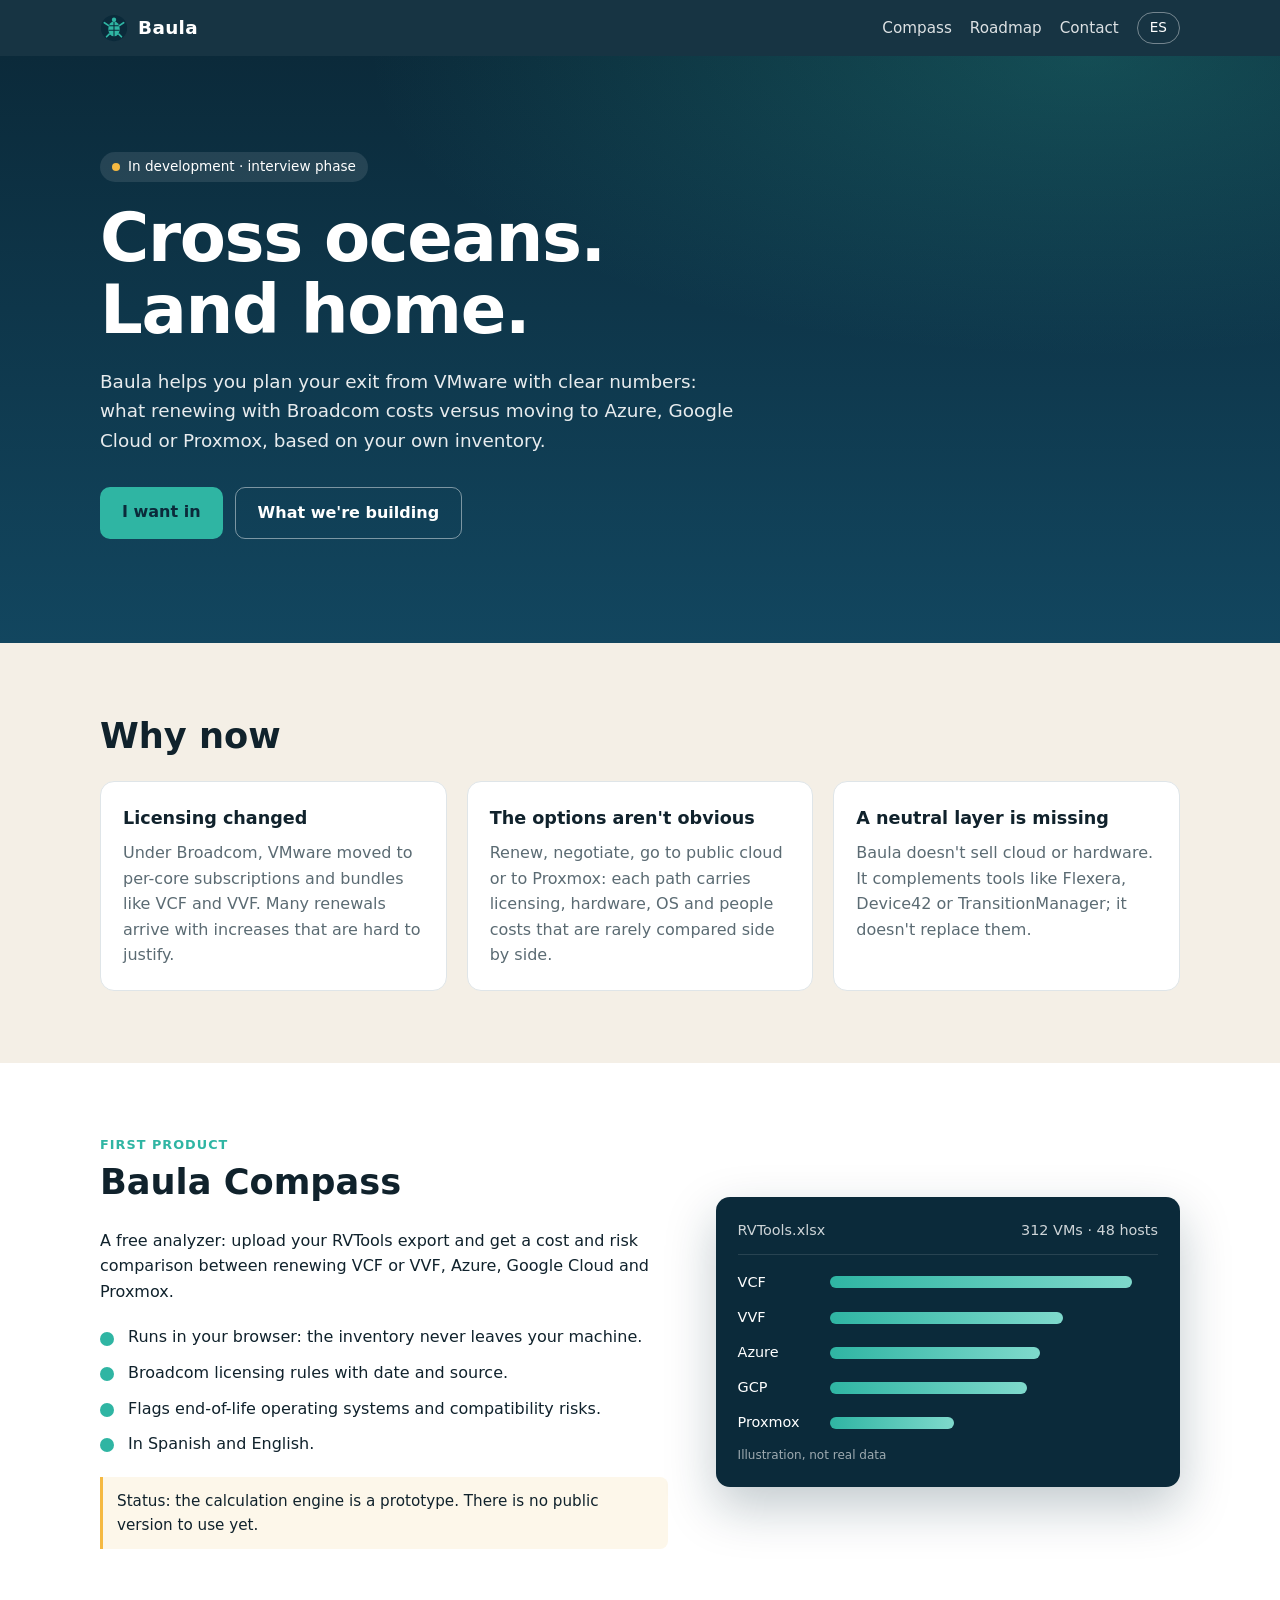
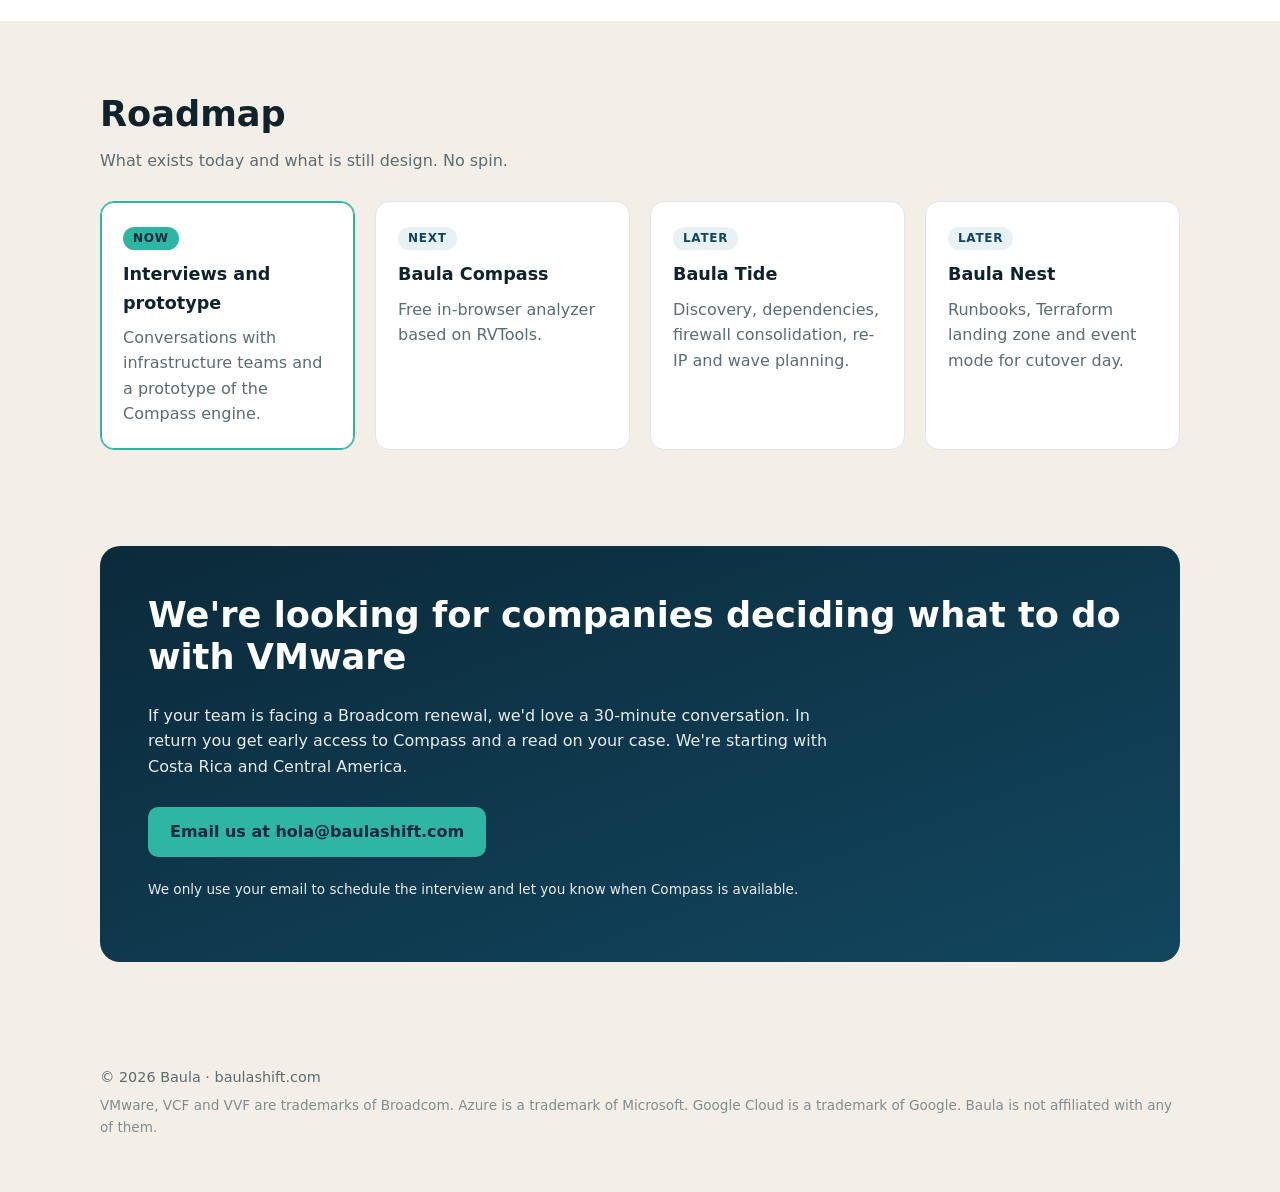
==== web/index.html @ 0d6f4f89 "Add bilingual landing page for baulashift.com Static site in web/ (HTML, CSS, small JS for ES/EN tog" ====
<!doctype html>
<html lang="es" data-lang="es">
<head>
  <meta charset="utf-8">
  <meta name="viewport" content="width=device-width, initial-scale=1">
  <title>Baula · Planificá tu salida de VMware</title>
  <meta name="description" content="Baula es una herramienta open core, en desarrollo, para planificar la salida de VMware: comparar renovar con Broadcom contra Azure, GCP y Proxmox a partir de un export de RVTools.">
  <meta property="og:title" content="Baula · Cruza océanos. Llega a casa.">
  <meta property="og:description" content="Planificación neutral de la salida de VMware. En desarrollo; buscamos empresas para entrevistas.">
  <meta property="og:type" content="website">
  <meta property="og:url" content="https://baulashift.com/">
  <meta name="theme-color" content="#0b2a3a">
  <link rel="icon" href="favicon.svg" type="image/svg+xml">
  <link rel="stylesheet" href="styles.css">
</head>
<body>
  <header class="topbar">
    <a class="brand" href="#top" aria-label="Baula">
      <img src="favicon.svg" alt="" width="28" height="28">
      <span>Baula</span>
    </a>
    <nav>
      <a href="#compass"><span data-es>Compass</span><span data-en>Compass</span></a>
      <a href="#roadmap"><span data-es>Hoja de ruta</span><span data-en>Roadmap</span></a>
      <a href="#contacto"><span data-es>Contacto</span><span data-en>Contact</span></a>
      <button class="lang" type="button" id="lang-toggle" aria-label="Cambiar idioma / Switch language">EN</button>
    </nav>
  </header>

  <main id="top">
    <section class="hero">
      <p class="status"><span class="dot"></span>
        <span data-es>En desarrollo · fase de entrevistas</span>
        <span data-en>In development · interview phase</span>
      </p>
      <h1>
        <span data-es>Cruza océanos.<br>Llega a casa.</span>
        <span data-en>Cross oceans.<br>Land home.</span>
      </h1>
      <p class="lead">
        <span data-es>Baula ayuda a planificar la salida de VMware con números claros: cuánto cuesta renovar con Broadcom frente a moverse a Azure, Google Cloud o Proxmox, a partir de tu propio inventario.</span>
        <span data-en>Baula helps you plan your exit from VMware with clear numbers: what renewing with Broadcom costs versus moving to Azure, Google Cloud or Proxmox, based on your own inventory.</span>
      </p>
      <div class="actions">
        <a class="btn primary" href="#contacto">
          <span data-es>Quiero participar</span><span data-en>I want in</span>
        </a>
        <a class="btn ghost" href="#compass">
          <span data-es>Qué estamos construyendo</span><span data-en>What we're building</span>
        </a>
      </div>
    </section>

    <section class="why">
      <h2>
        <span data-es>Por qué ahora</span>
        <span data-en>Why now</span>
      </h2>
      <div class="grid three">
        <article>
          <h3><span data-es>El licenciamiento cambió</span><span data-en>Licensing changed</span></h3>
          <p>
            <span data-es>Con Broadcom, VMware pasó a suscripción por núcleo y a paquetes como VCF y VVF. Muchas renovaciones llegan con aumentos difíciles de justificar.</span>
            <span data-en>Under Broadcom, VMware moved to per-core subscriptions and bundles like VCF and VVF. Many renewals arrive with increases that are hard to justify.</span>
          </p>
        </article>
        <article>
          <h3><span data-es>Las opciones no son obvias</span><span data-en>The options aren't obvious</span></h3>
          <p>
            <span data-es>Renovar, negociar, ir a la nube pública o a Proxmox: cada camino tiene costos de licencias, hardware, sistemas operativos y personas que rara vez se comparan lado a lado.</span>
            <span data-en>Renew, negotiate, go to public cloud or to Proxmox: each path carries licensing, hardware, OS and people costs that are rarely compared side by side.</span>
          </p>
        </article>
        <article>
          <h3><span data-es>Falta una capa neutral</span><span data-en>A neutral layer is missing</span></h3>
          <p>
            <span data-es>Baula no vende nube ni hardware. Complementa herramientas como Flexera, Device42 o TransitionManager; no las reemplaza.</span>
            <span data-en>Baula doesn't sell cloud or hardware. It complements tools like Flexera, Device42 or TransitionManager; it doesn't replace them.</span>
          </p>
        </article>
      </div>
    </section>

    <section class="compass" id="compass">
      <div class="split">
        <div>
          <p class="eyebrow"><span data-es>Primer producto</span><span data-en>First product</span></p>
          <h2>Baula Compass</h2>
          <p>
            <span data-es>Un analizador gratuito: subís el export de RVTools y obtenés una comparación de costos y riesgos entre renovar VCF o VVF, Azure, Google Cloud y Proxmox.</span>
            <span data-en>A free analyzer: upload your RVTools export and get a cost and risk comparison between renewing VCF or VVF, Azure, Google Cloud and Proxmox.</span>
          </p>
          <ul class="checks">
            <li><span data-es>Corre en tu navegador: el inventario no sale de tu equipo.</span><span data-en>Runs in your browser: the inventory never leaves your machine.</span></li>
            <li><span data-es>Reglas de licenciamiento de Broadcom con fecha y fuente.</span><span data-en>Broadcom licensing rules with date and source.</span></li>
            <li><span data-es>Señala sistemas operativos fuera de soporte y riesgos de compatibilidad.</span><span data-en>Flags end-of-life operating systems and compatibility risks.</span></li>
            <li><span data-es>En español y en inglés.</span><span data-en>In Spanish and English.</span></li>
          </ul>
          <p class="note">
            <span data-es>Estado: el motor de cálculo está en prototipo. Todavía no hay una versión pública para usar.</span>
            <span data-en>Status: the calculation engine is a prototype. There is no public version to use yet.</span>
          </p>
        </div>
        <div class="mock" aria-hidden="true">
          <div class="mock-row head"><span>RVTools.xlsx</span><span>312 VMs · 48 hosts</span></div>
          <div class="mock-row"><span>VCF</span><i style="--w:92%"></i></div>
          <div class="mock-row"><span>VVF</span><i style="--w:71%"></i></div>
          <div class="mock-row"><span>Azure</span><i style="--w:64%"></i></div>
          <div class="mock-row"><span>GCP</span><i style="--w:60%"></i></div>
          <div class="mock-row"><span>Proxmox</span><i style="--w:38%"></i></div>
          <p class="mock-cap"><span data-es>Ilustración, no datos reales</span><span data-en>Illustration, not real data</span></p>
        </div>
      </div>
    </section>

    <section class="roadmap" id="roadmap">
      <h2><span data-es>Hoja de ruta</span><span data-en>Roadmap</span></h2>
      <p class="sub">
        <span data-es>Lo que existe hoy y lo que es diseño. Lo decimos sin vueltas.</span>
        <span data-en>What exists today and what is still design. No spin.</span>
      </p>
      <ol class="phases">
        <li class="now">
          <span class="tag"><span data-es>Ahora</span><span data-en>Now</span></span>
          <h3><span data-es>Entrevistas y prototipo</span><span data-en>Interviews and prototype</span></h3>
          <p>
            <span data-es>Conversaciones con equipos de infraestructura y prototipo del motor de Compass.</span>
            <span data-en>Conversations with infrastructure teams and a prototype of the Compass engine.</span>
          </p>
        </li>
        <li>
          <span class="tag"><span data-es>Siguiente</span><span data-en>Next</span></span>
          <h3>Baula Compass</h3>
          <p>
            <span data-es>Analizador gratuito en el navegador a partir de RVTools.</span>
            <span data-en>Free in-browser analyzer based on RVTools.</span>
          </p>
        </li>
        <li>
          <span class="tag"><span data-es>Después</span><span data-en>Later</span></span>
          <h3>Baula Tide</h3>
          <p>
            <span data-es>Descubrimiento, dependencias, consolidación de firewall, cambio de IPs y planificación por olas.</span>
            <span data-en>Discovery, dependencies, firewall consolidation, re-IP and wave planning.</span>
          </p>
        </li>
        <li>
          <span class="tag"><span data-es>Después</span><span data-en>Later</span></span>
          <h3>Baula Nest</h3>
          <p>
            <span data-es>Runbooks, landing zone en Terraform y modo evento para el día del corte.</span>
            <span data-en>Runbooks, Terraform landing zone and event mode for cutover day.</span>
          </p>
        </li>
      </ol>
    </section>

    <section class="contact" id="contacto">
      <div class="card">
        <h2>
          <span data-es>Buscamos empresas que estén decidiendo qué hacer con VMware</span>
          <span data-en>We're looking for companies deciding what to do with VMware</span>
        </h2>
        <p>
          <span data-es>Si tu equipo enfrenta una renovación con Broadcom, nos gustaría una conversación de 30 minutos. A cambio, te damos acceso anticipado a Compass y una lectura de tu caso. Empezamos por Costa Rica y Centroamérica.</span>
          <span data-en>If your team is facing a Broadcom renewal, we'd love a 30-minute conversation. In return you get early access to Compass and a read on your case. We're starting with Costa Rica and Central America.</span>
        </p>
        <a class="btn primary" id="mail-cta" href="mailto:hola@baulashift.com?subject=Baula%20-%20Quiero%20participar">
          <span data-es>Escribinos a hola@baulashift.com</span>
          <span data-en>Email us at hola@baulashift.com</span>
        </a>
        <p class="fine">
          <span data-es>Solo usamos tu correo para coordinar la entrevista y avisarte cuando Compass esté disponible.</span>
          <span data-en>We only use your email to schedule the interview and let you know when Compass is available.</span>
        </p>
      </div>
    </section>
  </main>

  <footer>
    <p>© <span id="year">2026</span> Baula · baulashift.com</p>
    <p class="fine">
      <span data-es>VMware, VCF y VVF son marcas de Broadcom. Azure es marca de Microsoft. Google Cloud es marca de Google. Baula no está afiliada a ninguna de ellas.</span>
      <span data-en>VMware, VCF and VVF are trademarks of Broadcom. Azure is a trademark of Microsoft. Google Cloud is a trademark of Google. Baula is not affiliated with any of them.</span>
    </p>
  </footer>

  <script src="main.js"></script>
</body>
</html>
---- web/styles.css ----
:root {
  --deep: #0b2a3a;
  --sea: #12465f;
  --teal: #2fb5a3;
  --sand: #f4efe6;
  --ink: #10222c;
  --muted: #5b6b73;
  --card: #ffffff;
  --line: #dfe5e8;
  --radius: 14px;
  --max: 1080px;
}

* { box-sizing: border-box; }

html { scroll-behavior: smooth; }

body {
  margin: 0;
  font-family: system-ui, -apple-system, "Segoe UI", Roboto, "Helvetica Neue", Arial, sans-serif;
  color: var(--ink);
  background: var(--sand);
  line-height: 1.6;
}

/* Language switching: show only the active language */
html[data-lang="es"] [data-en],
html[data-lang="en"] [data-es] { display: none; }

a { color: inherit; }

.topbar {
  position: sticky;
  top: 0;
  z-index: 10;
  display: flex;
  align-items: center;
  justify-content: space-between;
  gap: 16px;
  padding: 12px max(16px, calc((100% - var(--max)) / 2));
  background: rgba(11, 42, 58, 0.95);
  color: #fff;
  backdrop-filter: blur(6px);
}

.brand {
  display: flex;
  align-items: center;
  gap: 10px;
  font-weight: 700;
  font-size: 1.15rem;
  text-decoration: none;
  letter-spacing: 0.02em;
}

nav { display: flex; align-items: center; gap: 18px; }
nav a { text-decoration: none; opacity: 0.85; font-size: 0.95rem; }
nav a:hover { opacity: 1; }

.lang {
  border: 1px solid rgba(255, 255, 255, 0.4);
  background: transparent;
  color: #fff;
  border-radius: 999px;
  padding: 4px 12px;
  font: inherit;
  font-size: 0.85rem;
  cursor: pointer;
}
.lang:hover { background: rgba(255, 255, 255, 0.1); }

section { padding: 72px max(16px, calc((100% - var(--max)) / 2)); }

.hero {
  background:
    radial-gradient(1200px 500px at 85% 0%, rgba(47, 181, 163, 0.25), transparent 60%),
    linear-gradient(180deg, var(--deep), var(--sea));
  color: #fff;
  padding-top: 96px;
  padding-bottom: 104px;
}

.status {
  display: inline-flex;
  align-items: center;
  gap: 8px;
  margin: 0 0 20px;
  padding: 4px 12px;
  border-radius: 999px;
  background: rgba(255, 255, 255, 0.1);
  font-size: 0.85rem;
}
.dot { width: 8px; height: 8px; border-radius: 50%; background: #f5b942; }

h1 {
  margin: 0 0 20px;
  font-size: clamp(2.4rem, 6vw, 4.2rem);
  line-height: 1.08;
  letter-spacing: -0.02em;
}

.lead { max-width: 640px; font-size: 1.15rem; opacity: 0.9; margin: 0 0 32px; }

.actions { display: flex; flex-wrap: wrap; gap: 12px; }

.btn {
  display: inline-block;
  padding: 12px 22px;
  border-radius: 10px;
  font-weight: 600;
  text-decoration: none;
  transition: transform 0.15s ease;
}
.btn:hover { transform: translateY(-1px); }
.btn.primary { background: var(--teal); color: var(--deep); }
.btn.ghost { border: 1px solid rgba(255, 255, 255, 0.45); color: #fff; }

h2 { font-size: clamp(1.6rem, 3.5vw, 2.2rem); line-height: 1.2; margin: 0 0 24px; }
h3 { font-size: 1.1rem; margin: 0 0 8px; }

.grid { display: grid; gap: 20px; }
.grid.three { grid-template-columns: repeat(auto-fit, minmax(240px, 1fr)); }

.why article,
.phases li {
  background: var(--card);
  border: 1px solid var(--line);
  border-radius: var(--radius);
  padding: 22px;
}
.why p, .phases p { margin: 0; color: var(--muted); }

.compass { background: #fff; }

.split {
  display: grid;
  grid-template-columns: 1.1fr 0.9fr;
  gap: 48px;
  align-items: center;
}

.eyebrow {
  margin: 0 0 6px;
  color: var(--teal);
  font-weight: 700;
  text-transform: uppercase;
  letter-spacing: 0.08em;
  font-size: 0.8rem;
}

.checks { list-style: none; padding: 0; margin: 20px 0; }
.checks li { position: relative; padding-left: 28px; margin-bottom: 10px; }
.checks li::before {
  content: "";
  position: absolute;
  left: 0;
  top: 0.45em;
  width: 14px;
  height: 14px;
  border-radius: 50%;
  background: var(--teal);
}

.note {
  margin: 0;
  padding: 12px 14px;
  border-left: 3px solid #f5b942;
  background: #fdf7ea;
  border-radius: 0 8px 8px 0;
  font-size: 0.95rem;
}

.mock {
  background: var(--deep);
  color: #fff;
  border-radius: var(--radius);
  padding: 22px;
  box-shadow: 0 20px 50px rgba(11, 42, 58, 0.25);
}
.mock-row {
  display: grid;
  grid-template-columns: 80px 1fr;
  align-items: center;
  gap: 12px;
  margin-bottom: 12px;
  font-size: 0.9rem;
}
.mock-row.head {
  display: flex;
  justify-content: space-between;
  padding-bottom: 12px;
  margin-bottom: 16px;
  border-bottom: 1px solid rgba(255, 255, 255, 0.15);
  opacity: 0.8;
}
.mock-row i {
  display: block;
  height: 12px;
  width: var(--w);
  border-radius: 6px;
  background: linear-gradient(90deg, var(--teal), #7fd9cc);
}
.mock-cap { margin: 8px 0 0; font-size: 0.75rem; opacity: 0.6; }

.sub { margin: -12px 0 28px; color: var(--muted); }

.phases {
  list-style: none;
  padding: 0;
  margin: 0;
  display: grid;
  gap: 20px;
  grid-template-columns: repeat(auto-fit, minmax(220px, 1fr));
}
.phases li.now { border-color: var(--teal); box-shadow: 0 0 0 1px var(--teal) inset; }
.tag {
  display: inline-block;
  margin-bottom: 10px;
  padding: 2px 10px;
  border-radius: 999px;
  background: #e8f1f3;
  color: var(--sea);
  font-size: 0.75rem;
  font-weight: 700;
  text-transform: uppercase;
  letter-spacing: 0.06em;
}
.phases li.now .tag { background: var(--teal); color: var(--deep); }

.contact { padding-top: 24px; }
.contact .card {
  background: linear-gradient(160deg, var(--deep), var(--sea));
  color: #fff;
  border-radius: 20px;
  padding: 48px;
}
.contact p { max-width: 680px; opacity: 0.9; }
.contact .btn { margin: 12px 0 8px; word-break: break-word; }

.fine { font-size: 0.85rem; opacity: 0.75; }

footer {
  padding: 32px max(16px, calc((100% - var(--max)) / 2)) 48px;
  color: var(--muted);
  font-size: 0.9rem;
}
footer p { margin: 0 0 6px; }

@media (max-width: 760px) {
  nav a { display: none; }
  .split { grid-template-columns: 1fr; gap: 32px; }
  section { padding-top: 56px; padding-bottom: 56px; }
  .contact .card { padding: 28px 20px; }
}
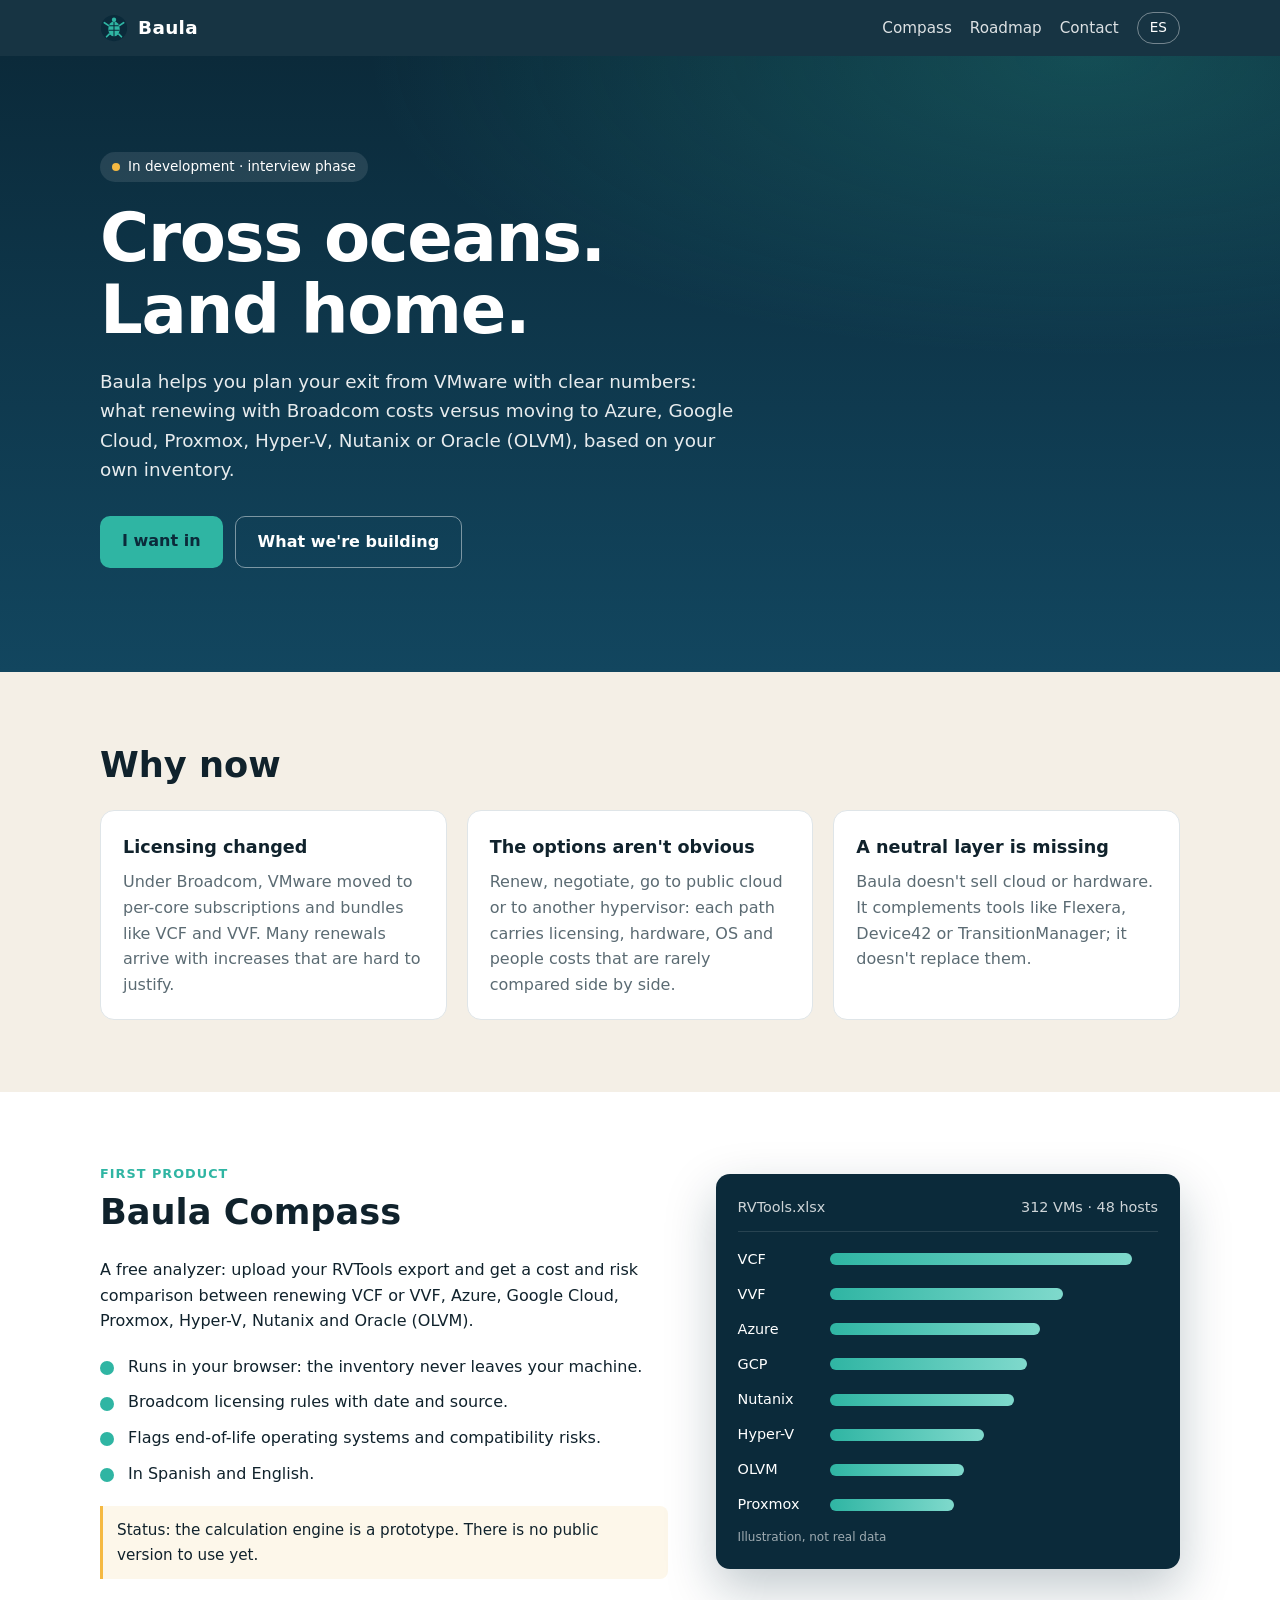
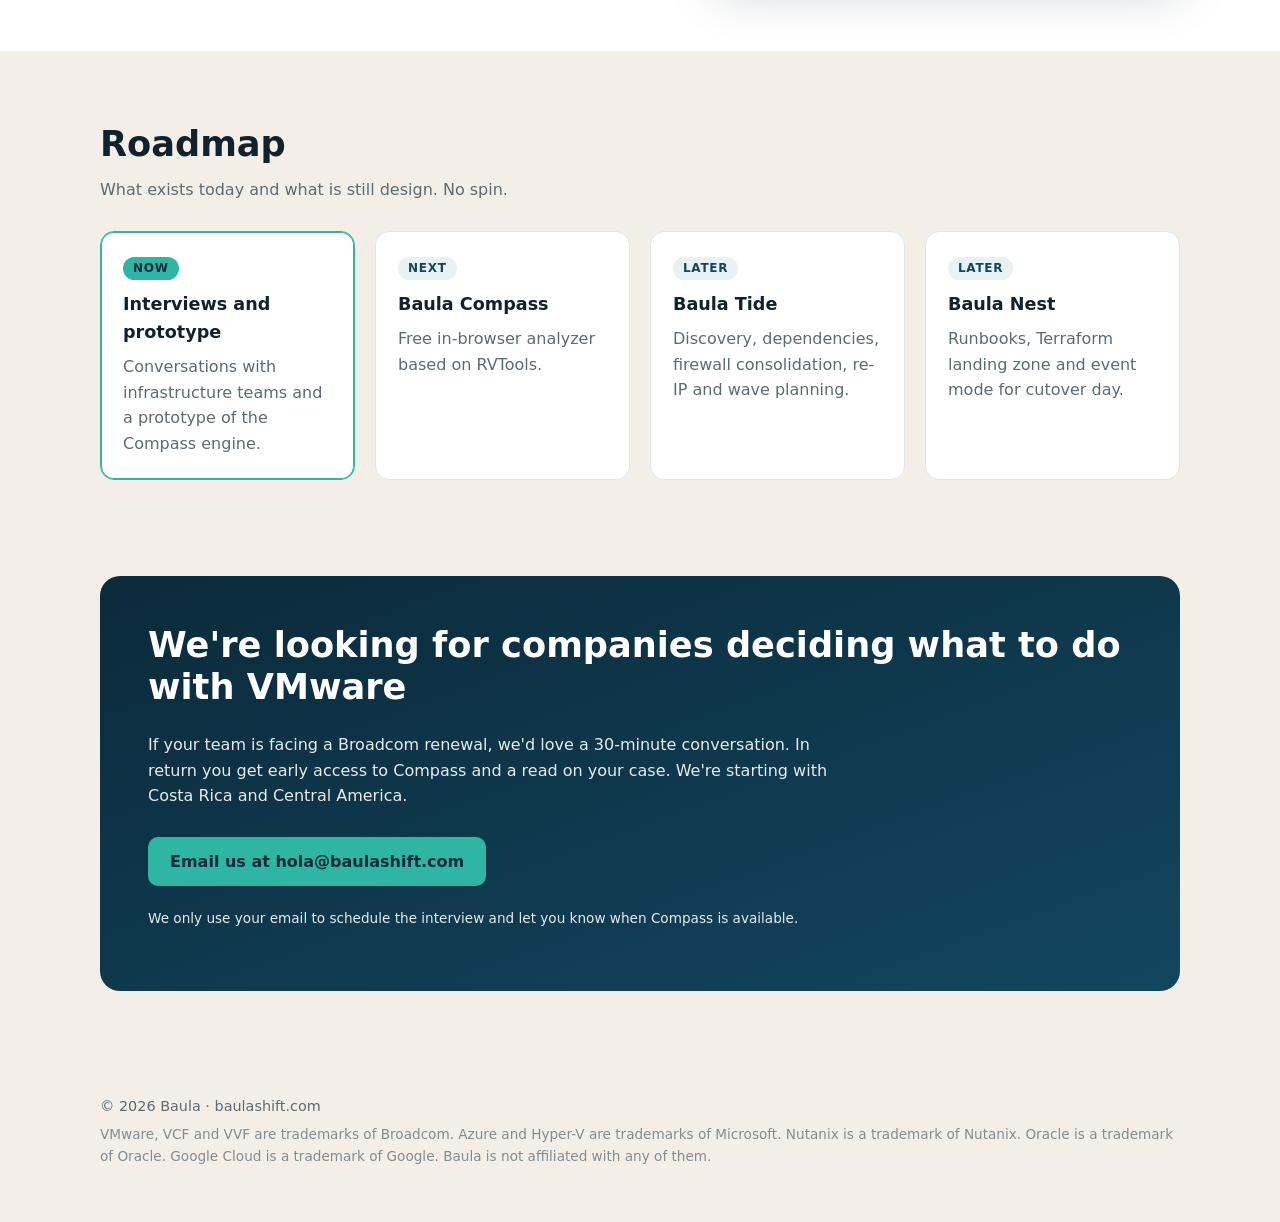
==== commit 44c4e22b: "Add Hyper-V, Nutanix and Oracle OLVM to the landing page Compass targets now listed in both language" ====
--- a/web/index.html
+++ b/web/index.html
@@ -4,7 +4,7 @@
   <meta charset="utf-8">
   <meta name="viewport" content="width=device-width, initial-scale=1">
   <title>Baula · Planificá tu salida de VMware</title>
-  <meta name="description" content="Baula es una herramienta open core, en desarrollo, para planificar la salida de VMware: comparar renovar con Broadcom contra Azure, GCP y Proxmox a partir de un export de RVTools.">
+  <meta name="description" content="Baula es una herramienta open core, en desarrollo, para planificar la salida de VMware: comparar renovar con Broadcom contra Azure, GCP, Proxmox, Hyper-V, Nutanix y Oracle (OLVM) a partir de un export de RVTools.">
   <meta property="og:title" content="Baula · Cruza océanos. Llega a casa.">
   <meta property="og:description" content="Planificación neutral de la salida de VMware. En desarrollo; buscamos empresas para entrevistas.">
   <meta property="og:type" content="website">
@@ -38,8 +38,8 @@
         <span data-en>Cross oceans.<br>Land home.</span>
       </h1>
       <p class="lead">
-        <span data-es>Baula ayuda a planificar la salida de VMware con números claros: cuánto cuesta renovar con Broadcom frente a moverse a Azure, Google Cloud o Proxmox, a partir de tu propio inventario.</span>
-        <span data-en>Baula helps you plan your exit from VMware with clear numbers: what renewing with Broadcom costs versus moving to Azure, Google Cloud or Proxmox, based on your own inventory.</span>
+        <span data-es>Baula ayuda a planificar la salida de VMware con números claros: cuánto cuesta renovar con Broadcom frente a moverse a Azure, Google Cloud, Proxmox, Hyper-V, Nutanix u Oracle (OLVM), a partir de tu propio inventario.</span>
+        <span data-en>Baula helps you plan your exit from VMware with clear numbers: what renewing with Broadcom costs versus moving to Azure, Google Cloud, Proxmox, Hyper-V, Nutanix or Oracle (OLVM), based on your own inventory.</span>
       </p>
       <div class="actions">
         <a class="btn primary" href="#contacto">
@@ -67,8 +67,8 @@
         <article>
           <h3><span data-es>Las opciones no son obvias</span><span data-en>The options aren't obvious</span></h3>
           <p>
-            <span data-es>Renovar, negociar, ir a la nube pública o a Proxmox: cada camino tiene costos de licencias, hardware, sistemas operativos y personas que rara vez se comparan lado a lado.</span>
-            <span data-en>Renew, negotiate, go to public cloud or to Proxmox: each path carries licensing, hardware, OS and people costs that are rarely compared side by side.</span>
+            <span data-es>Renovar, negociar, ir a la nube pública o a otro hipervisor: cada camino tiene costos de licencias, hardware, sistemas operativos y personas que rara vez se comparan lado a lado.</span>
+            <span data-en>Renew, negotiate, go to public cloud or to another hypervisor: each path carries licensing, hardware, OS and people costs that are rarely compared side by side.</span>
           </p>
         </article>
         <article>
@@ -87,8 +87,8 @@
           <p class="eyebrow"><span data-es>Primer producto</span><span data-en>First product</span></p>
           <h2>Baula Compass</h2>
           <p>
-            <span data-es>Un analizador gratuito: subís el export de RVTools y obtenés una comparación de costos y riesgos entre renovar VCF o VVF, Azure, Google Cloud y Proxmox.</span>
-            <span data-en>A free analyzer: upload your RVTools export and get a cost and risk comparison between renewing VCF or VVF, Azure, Google Cloud and Proxmox.</span>
+            <span data-es>Un analizador gratuito: subís el export de RVTools y obtenés una comparación de costos y riesgos entre renovar VCF o VVF, Azure, Google Cloud, Proxmox, Hyper-V, Nutanix y Oracle (OLVM).</span>
+            <span data-en>A free analyzer: upload your RVTools export and get a cost and risk comparison between renewing VCF or VVF, Azure, Google Cloud, Proxmox, Hyper-V, Nutanix and Oracle (OLVM).</span>
           </p>
           <ul class="checks">
             <li><span data-es>Corre en tu navegador: el inventario no sale de tu equipo.</span><span data-en>Runs in your browser: the inventory never leaves your machine.</span></li>
@@ -107,6 +107,9 @@
           <div class="mock-row"><span>VVF</span><i style="--w:71%"></i></div>
           <div class="mock-row"><span>Azure</span><i style="--w:64%"></i></div>
           <div class="mock-row"><span>GCP</span><i style="--w:60%"></i></div>
+          <div class="mock-row"><span>Nutanix</span><i style="--w:56%"></i></div>
+          <div class="mock-row"><span>Hyper-V</span><i style="--w:47%"></i></div>
+          <div class="mock-row"><span>OLVM</span><i style="--w:41%"></i></div>
           <div class="mock-row"><span>Proxmox</span><i style="--w:38%"></i></div>
           <p class="mock-cap"><span data-es>Ilustración, no datos reales</span><span data-en>Illustration, not real data</span></p>
         </div>
@@ -180,8 +183,8 @@
   <footer>
     <p>© <span id="year">2026</span> Baula · baulashift.com</p>
     <p class="fine">
-      <span data-es>VMware, VCF y VVF son marcas de Broadcom. Azure es marca de Microsoft. Google Cloud es marca de Google. Baula no está afiliada a ninguna de ellas.</span>
-      <span data-en>VMware, VCF and VVF are trademarks of Broadcom. Azure is a trademark of Microsoft. Google Cloud is a trademark of Google. Baula is not affiliated with any of them.</span>
+      <span data-es>VMware, VCF y VVF son marcas de Broadcom. Azure e Hyper-V son marcas de Microsoft. Nutanix es marca de Nutanix. Oracle es marca de Oracle. Google Cloud es marca de Google. Baula no está afiliada a ninguna de ellas.</span>
+      <span data-en>VMware, VCF and VVF are trademarks of Broadcom. Azure and Hyper-V are trademarks of Microsoft. Nutanix is a trademark of Nutanix. Oracle is a trademark of Oracle. Google Cloud is a trademark of Google. Baula is not affiliated with any of them.</span>
     </p>
   </footer>
 
